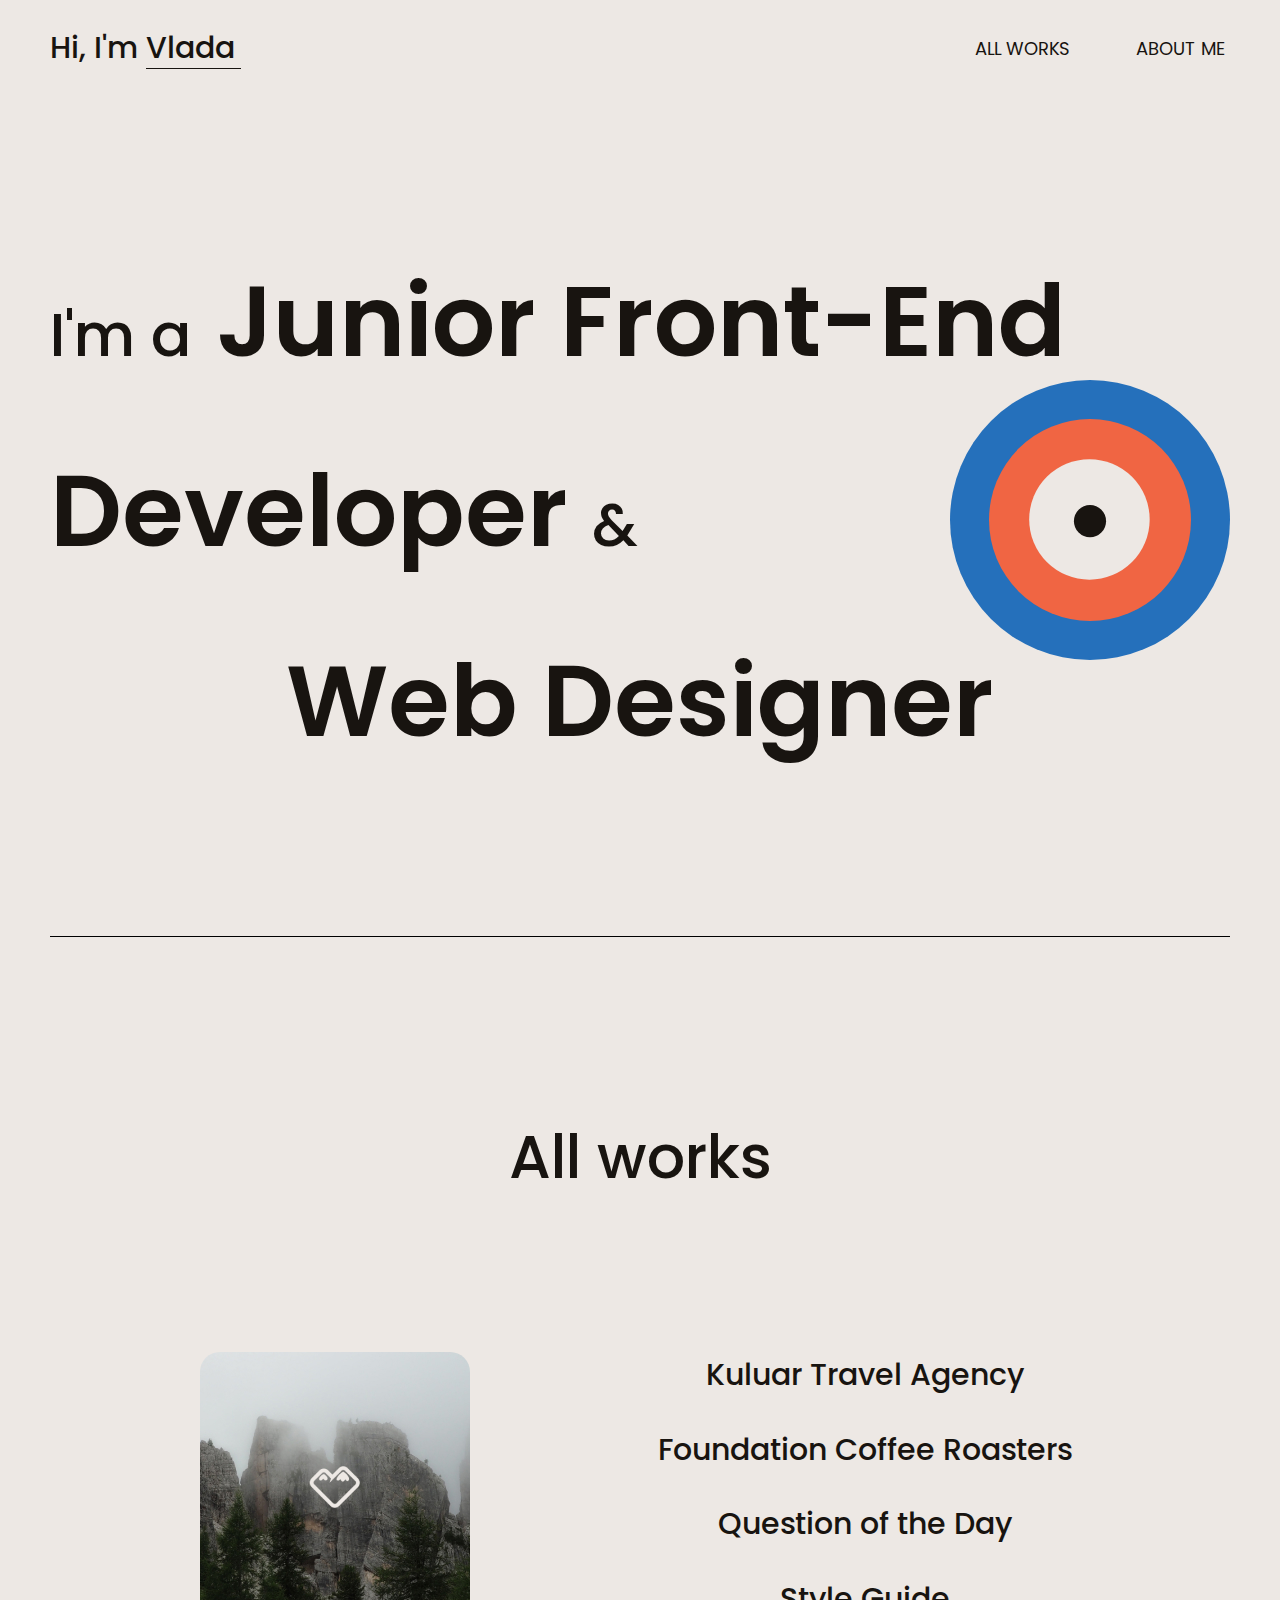
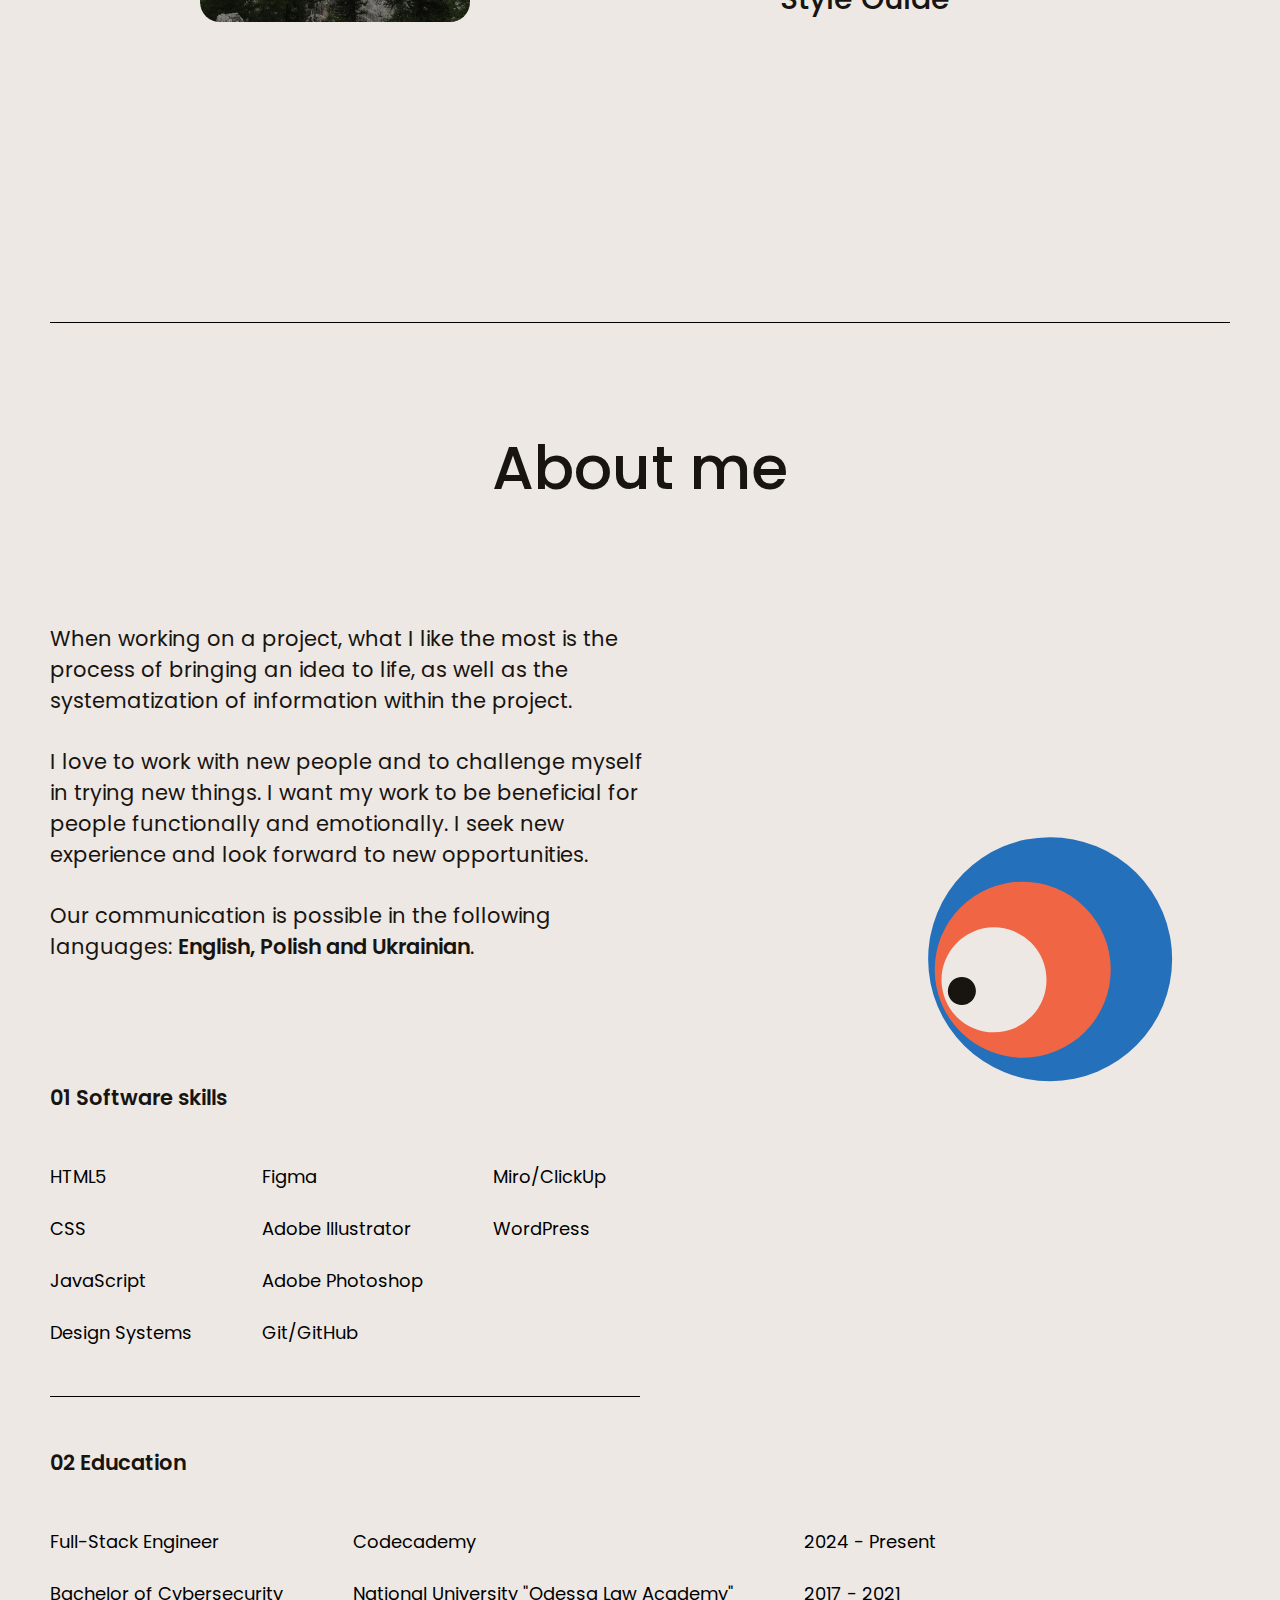
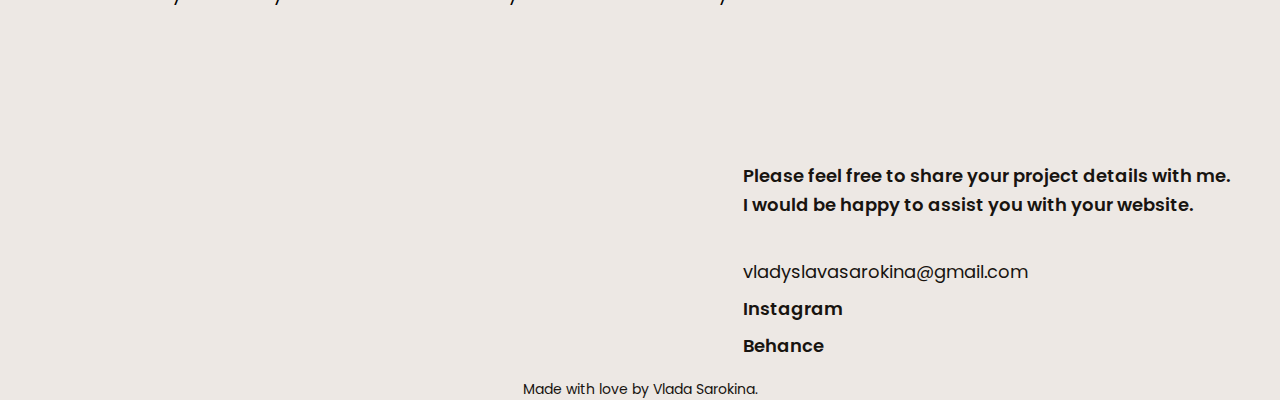
==== index.html @ 3f225732 "add folder for img" ====
<!DOCTYPE html>
<html lang="en">
<head>
    <meta charset="UTF-8">
    <meta name="viewport" content="width=device-width, initial-scale=1.0">
    <link rel="preconnect" href="https://fonts.googleapis.com">
    <link rel="preconnect" href="https://fonts.gstatic.com" crossorigin>
    <link href="https://fonts.googleapis.com/css2?family=Poppins:ital,wght@0,100;0,200;0,300;0,400;0,500;0,600;0,700;0,800;0,900;1,100;1,200;1,300;1,400;1,500;1,600;1,700;1,800;1,900&display=swap" rel="stylesheet">
    <link rel="stylesheet" href="./style.css">
    <title>Vlada Sarokina | Freelance Front-End Developer & Web Designer</title>
    <link rel="icon" type="image/png" href="./logo.png">
</head>
<body>
    <header class="global-padding navigation">
        <h3> Hi, I'm <b class="myname">Vlada</b></h3>
        <ul class="navbar">
            <li><a href="#works" class="nav-link">All works</a></li>
            <li><a href="#about" class="nav-link">About me</a></li>
        </ul>
    </header>


    <main>
        <section class="global-padding intro-section">
            <div class="intro">
                <div class="first line-intro">
                    <h1>
                        <b id="lower-case-itro">I'm a</b>
                         Junior Front-End
                    </h1>
                </div>
                <div class="second line-intro">
                    <h1>
                        Developer 
                        <b id="lower-case-itro">&</b>
                    </h1>
                </div>
                <div class="third line-intro">
                    <h1>
                        Web Designer 
                    </h1>
                </div>
            </div>
            
            <svg id="point" width="380" height="380" viewBox="0 0 244 244" fill="none" xmlns="http://www.w3.org/2000/svg">
                <circle cx="122" cy="122" r="122" fill="#2570BB"/>
                <circle cx="122" cy="122" r="88" fill="#F06543"/>
                <circle cx="121.5" cy="121.5" r="52.5" fill="#EDE8E4"/>
                <circle cx="122" cy="123" r="14" fill="#181410"/>
            </svg>

            <div class="divider-line" style="width: 100%; height: 1px; background-color: black"></div>
        </section>


        <section class="global-padding works-section" id="works">
            <div id="myworks">
                <div id="section-name">
                    <h2>All works</h2>
                </div>
                <div class="projects">
                    <div class="previews" >
                        <div class="preview show" data-content="0">
                            <img src="./kuluar.jpg" alt="Kuluar preview">
                        </div>
                        <div class="preview hide" data-content="1">
                            <img src="./img/found.jpg" alt="Foundation preview">
                        </div>
                        <div class="preview hide" data-content="2">
                            <img src="./Question.jpg" alt="Question of the Day preview">
                        </div>
                        <div class="preview hide" data-content="3">
                            <img src="./Guide.jpg" alt="Style Guide preview">
                        </div>
                    </div>
                    <div id="project-links">
                        <ul class="list">
                            <li class="active" data-id="0"><a href="./kuluar.html">Kuluar Travel Agency</a></li>
                            <li data-id="1"><a href="#">Foundation Coffee Roasters</a></li>
                            <li data-id="2"><a href="#">Question of the Day</a></li>
                            <li data-id="3"><a href="#">Style Guide</a></li>
                        </ul>
                    </div>
                </div>
            </div>

            <div class="divider-line" style="width: 100%; height: 1px; background-color: black"></div>
        </section>


        <section class="global-padding about-section" id="about">
            <div id="section-name">
                <h2>About me</h2>
            </div>
            <div id="text-about">
                <div id="tetx-1">
                    <h4>When working on a project, what I like the most is the process of bringing an idea to life, as well as the systematization of information within the project.</h4>
                </div>
                <div id="tetx-2">
                    <h4>I love to work with new people and to challenge myself in trying new things. I want my work to be beneficial for people functionally and emotionally.
                         I seek new experience and look forward to new opportunities.</h4>
                </div>
                <div id="tetx-3">
                    <h4>Our communication is possible in the following languages: <b class="languages">English, Polish and Ukrainian</b>.</h4>
                </div>
            </div>

            
            <svg id="point-animation" width="319" height="319" viewBox="0 0 319 319" fill="none" xmlns="http://www.w3.org/2000/svg">
                <circle cx="159.142" cy="159.142" r="122" transform="rotate(22.2768 159.142 159.142)" fill="#2570BB"/>
                <circle cx="131.743" cy="169.644" r="88" transform="rotate(22.2768 131.743 169.644)" fill="#F06543"/>
                <circle cx="102.996" cy="179.873" r="52.5" transform="rotate(22.2768 102.996 179.873)" fill="#EDE8E4"/>
                <circle cx="70.87" cy="191.027" r="14" transform="rotate(22.2768 70.87 191.027)" fill="#181410"/>
            </svg>
    
    

            <div class="facts">
                <div id="software-skill">
                    <h4>01 Software skills</h4>
                    <div id="skill-list">
                        <ul>
                            <li>HTML5</li>
                            <li>CSS</li>
                            <li>JavaScript</li>
                            <li>Design Systems</li>
                        </ul>
                        <ul>
                            <li>Figma</li>
                            <li>Adobe Illustrator</li>
                            <li>Adobe Photoshop</li>
                            <li>Git/GitHub</li>
                        </ul>
                        <ul id="last-col">
                            <li>Miro/ClickUp</li>
                            <li>WordPress</li>
                        </ul>
                    </div>
                </div>

                <div class="divider-line-half" style="width: 50%; height: 1px; background-color: black"></div>

                <div id="education">
                    <h4>02 Education</h4>
                    <div id="edu-list">
                        <ul>
                            <li>Full-Stack Engineer</li>
                            <li>Bachelor of Cybersecurity</li>
                        </ul>
                        <ul>
                            <li>Codecademy</li>
                            <li>National University "Odessa Law Academy"</li>
                        </ul>
                        <ul>
                            <li>2024 - Present</li>
                            <li>2017 - 2021</li>
                        </ul>
                    </div>
                </div>
            </div>
        </section>
    </main>

    <footer class="global-padding">
        <div class="footer-align">
            <div class="content">
                <div id="feel-free">
                    <div><h5>Please feel free to share your project details with me.</h5></div>
                    <div><h5>I would be happy to assist you with your website.</h5></div>
                </div>

                <div class="contact">
                    <div id="myemail">
                        <h5>vladyslavasarokina@gmail.com</h5>
                    </div>
                    <div id="contact-link">
                        <h5><a href="https://www.instagram.com/vladazachem" class="inst">Instagram</a></h5>
                    </div>
                    <div id="contact-link">
                        <h5><a href="https://www.behance.net/vladasarokina" class="behance">Behance</a></h5>
                    </div>
                </div>
            </div>
        </div>

        <div class="madeby">
            <h6>Made with love by Vlada Sarokina.</h6>
        </div>
    </footer>
</body>

<script src="./main.js"></script>

</html>
---- style.css ----
/*General*/

:root {
    --main: #EDE8E4;
    --text: #181410;
    --blue: #2570BB;
    --red: #F06543;
}

* {
    font-family: "Poppins";
    margin: 0;
    padding: 0;
    list-style: none;
    text-decoration: none;
    background-color: var(--main);
}

.global-padding {
    padding-top: 25px;
    padding-left: 50px;
    padding-right: 50px;
}


/*Text styles*/

h1 {
    font-family: "Poppins";
    font-weight: 600;
    font-size: 125px;
    color: var(--text);
}

h2 {
    font-family: "Poppins";
    font-weight: 500;
    font-size: 60px;
    color: var(--text);
}

h3 {
    font-family: "Poppins";
    font-weight: 500;
    font-size: 30px;
    color: var(--text);
}

h4 {
    font-family: "Poppins";
    font-weight: 400;
    font-size: 21px;
    color: var(--text);
}

h5 {
    font-family: "Poppins";
    font-weight: 400;
    font-size: 18px;
    color: var(--text);
}

h6 {
    font-family: "Poppins";
    font-weight: 400;
    font-size: 14px;
    color: var(--text);
}


/*Navigation bar*/

header {
    display: flex;
    align-items: center;
    justify-content: space-between;
}

.navbar {
    display: flex;
    gap: 58px;
    justify-content: center;
}

.nav-link {
    display: flex;
    font-family: "Poppins";
    font-weight: 400;
    font-size: 18px;
    text-transform: uppercase;
    color: var(--text);
    width: 100px;
    justify-content: center;
}

.nav-link:hover,
.nav-link:active {
    color: var(--red);
    font-weight: 500;
}

.myname {
    font-family: "Poppins";
    font-weight: 500;
    font-size: 30px;
    color: var(--text);
}

.myname::before {
    content: "";
    width: 95px;
    background-color: var(--text);
    height: 1px;
    position: absolute;
    top: 68px;
}


/*Intro*/

.intro {
    display: block;
    padding: 130px 0px 140px 0px;
    z-index: 2;
}

.line-intro {
    padding: 20px 0px;
}

.third {
    display: flex;
    justify-content: center;
}

#lower-case-itro {
    font-family: "Poppins";
    font-weight: 500;
    font-size: 60px;
}

#point {
    z-index: 0;
    position: absolute;
    top: 380px;
    right: 50px;
}


/*All works*/

#myworks {
    display: flex;
    flex-direction: column;
    align-items: center;

    padding: 150px 0px 300px 0px;
}

#myworks #section-name {
    padding-bottom: 150px;
}

.projects {
    display: flex;
    flex-direction: row;
    align-content: center;
}

.preview {
    height: 270px;
}

.preview img {
    border-radius: 20px;
}

.preview.hide {
    display: none;
}

#project-links {
    padding-left: 180px;
}

.list {
    display: flex;
    flex-direction: column;
    justify-content: space-between;
    align-items: center;
    height: 100%;
    width: 430px;
}

.list li a {
    font-family: "Poppins";
    font-weight: 500;
    font-size: 30px;
    color: var(--text);
}

.list li a:hover,
.list li a:active {
    color: var(--red);
    font-weight: 600;
    transition: ease;
}


/*About me*/

#point-animation {
    z-index: 0;
    position: absolute;
    right: 70px;
    top: 2400px;
}

.about-section {
    padding-top: 100px;
    z-index: 1;
}

.about-section #section-name {
    display: flex;
    justify-content: center;
    padding-bottom: 110px;
}

#text-about {
    display: flex;
    flex-direction: column;
    gap: 30px;
    width: 52%;
}

.languages {
    font-weight: 600;
}

.facts {
    padding-top: 120px;
}

.facts h4 {
    font-weight: 600;
}

#software-skill,
#education {
    display: flex;
    flex-direction: column;
    gap: 50px;
}

#software-skill {
    padding-bottom: 50px;
}

#education {
    padding-top: 50px;
    padding-bottom: 90px;
}

#skill-list,
#edu-list {
    display: flex;
    flex-direction: row;
    gap: 70px;
}

#skill-list ul,
#edu-list ul {
    display: flex;
    flex-direction: column;
    gap: 25px;
    font-size: 18px;
}


@keyframes eye {
    to {
        transform: rotate(-40deg);
    }
}

#point-animation {
    animation: eye 4s cubic-bezier(.67,.09,.01,1.68) infinite alternate;
    transform-origin: center center;
}



/*Footer*/

.footer-align {
    display: flex;
    justify-content: right;
}

.content {
    display: flex;
    justify-content: space-between;
    flex-direction: column;
    gap: 40px;
    padding-block: 40px 20px;
}

.madeby {
    display: flex;
    justify-content: center;
}

#feel-free {
    display: flex;
    flex-direction: column;
    gap: 2px;
}

#feel-free h5 {
    font-weight: 600;
}

.contact {
    display: flex;
    flex-direction: column;
    gap: 10px;
}

#contact-link a {
    color: var(--text);
    font-weight: 600;
}

::-webkit-scrollbar {
    width: 0.5em;
    height: 0.8em;
}

::-webkit-scrollbar-track {
    background: #c5c4c4;
}

::-webkit-scrollbar-thumb {
    background: var(--blue);
}

::-webkit-scrollbar-thumb:hover {
    background: var(--text);
}


@media only screen and (max-width: 1700px) {
    #point {
        width: 300px;
        height: 300px;
        top: 400px;
    }
}

@media only screen and (max-width: 1360px) {
    h1 {
        font-size: 100px;
    }

    #point {
        width: 280px;
        height: 280px;
        top: 380px;
    }
}


@media only screen and (max-width: 1134px) {
    h1 {
        font-size: 80px;
    }

    #point {
        width: 250px;
        height: 250px;
        top: 360px;
    }
}


@media only screen and (max-width: 970px) {
    h1 {
        font-size: 60px;
    }

    #lower-case-itro{
        font-size: 40px;
    }

    #point {
        width: 200px;
        height: 200px;
        top: 330px;
    }

    .previews {
        display: none;
    }

    #project-links {
        height: 270px;
        padding-left: 0px;
    }

    #point-animation {
        width: 200px;
        height: 200px;
    }
}

@media only screen and (max-width: 784px) {
    h1 {
        font-size: 50px;
    }

    #point {
        width: 150px;
        height: 150px;
        top: 330px;
    }

    #point-animation {
        width: 150px;
        height: 150px;
        top: 2500px
    }
}


@media only screen and (max-width: 600px) {
    .navbar {
        display: none;
    }
    
    h1 {
        font-size: 40px;
    }

    h2 {
        font-size: 40px;
        font-weight: 600;
    }

    .list li a {
        font-size: 25px;
    }

    #lower-case-itro{
        font-size: 30px;
    }

    #point {
        width: 100px;
        height: 100px;
        top: 330px;
    }

    #point-animation {
        display: none;
    }

    #text-about {
        width: fit-content;
    }

    .footer-padd {
        justify-content: space-between;
    }
}

@media only screen and (max-width: 530px) {
    h1,
    h2 {
        font-size: 28px;
    }

    h3, 
    h4,
    .myname {
        font-size: 20px;
    }

    #lower-case-itro{
        font-size: 25px;
    }

    #point {
        width: 100px;
        height: 100px;
        top: 375px;
    }

    .intro {
        padding: 220px 0px 220px 0px
    }

    .myname::before {
        content: "";
        width: 65px;
        background-color: var(--text);
        height: 1px;
        position: absolute;
        top: 60px;
    }   

    .list li a {
        font-size: 22px;
    }

    #skill-list,
    #edu-list {
        gap: 20px;
    }

    #skill-list ul,
    #edu-list ul {
        gap: 40px;
        font-size: 15px;
    }

    #skill-list ul li {
        height: 30px;
    }

    #edu-list ul li {
        height: 50px;
    }

    #feel-free {
        text-align: center;
    }

    .contact {
        align-items: center;
    }
}
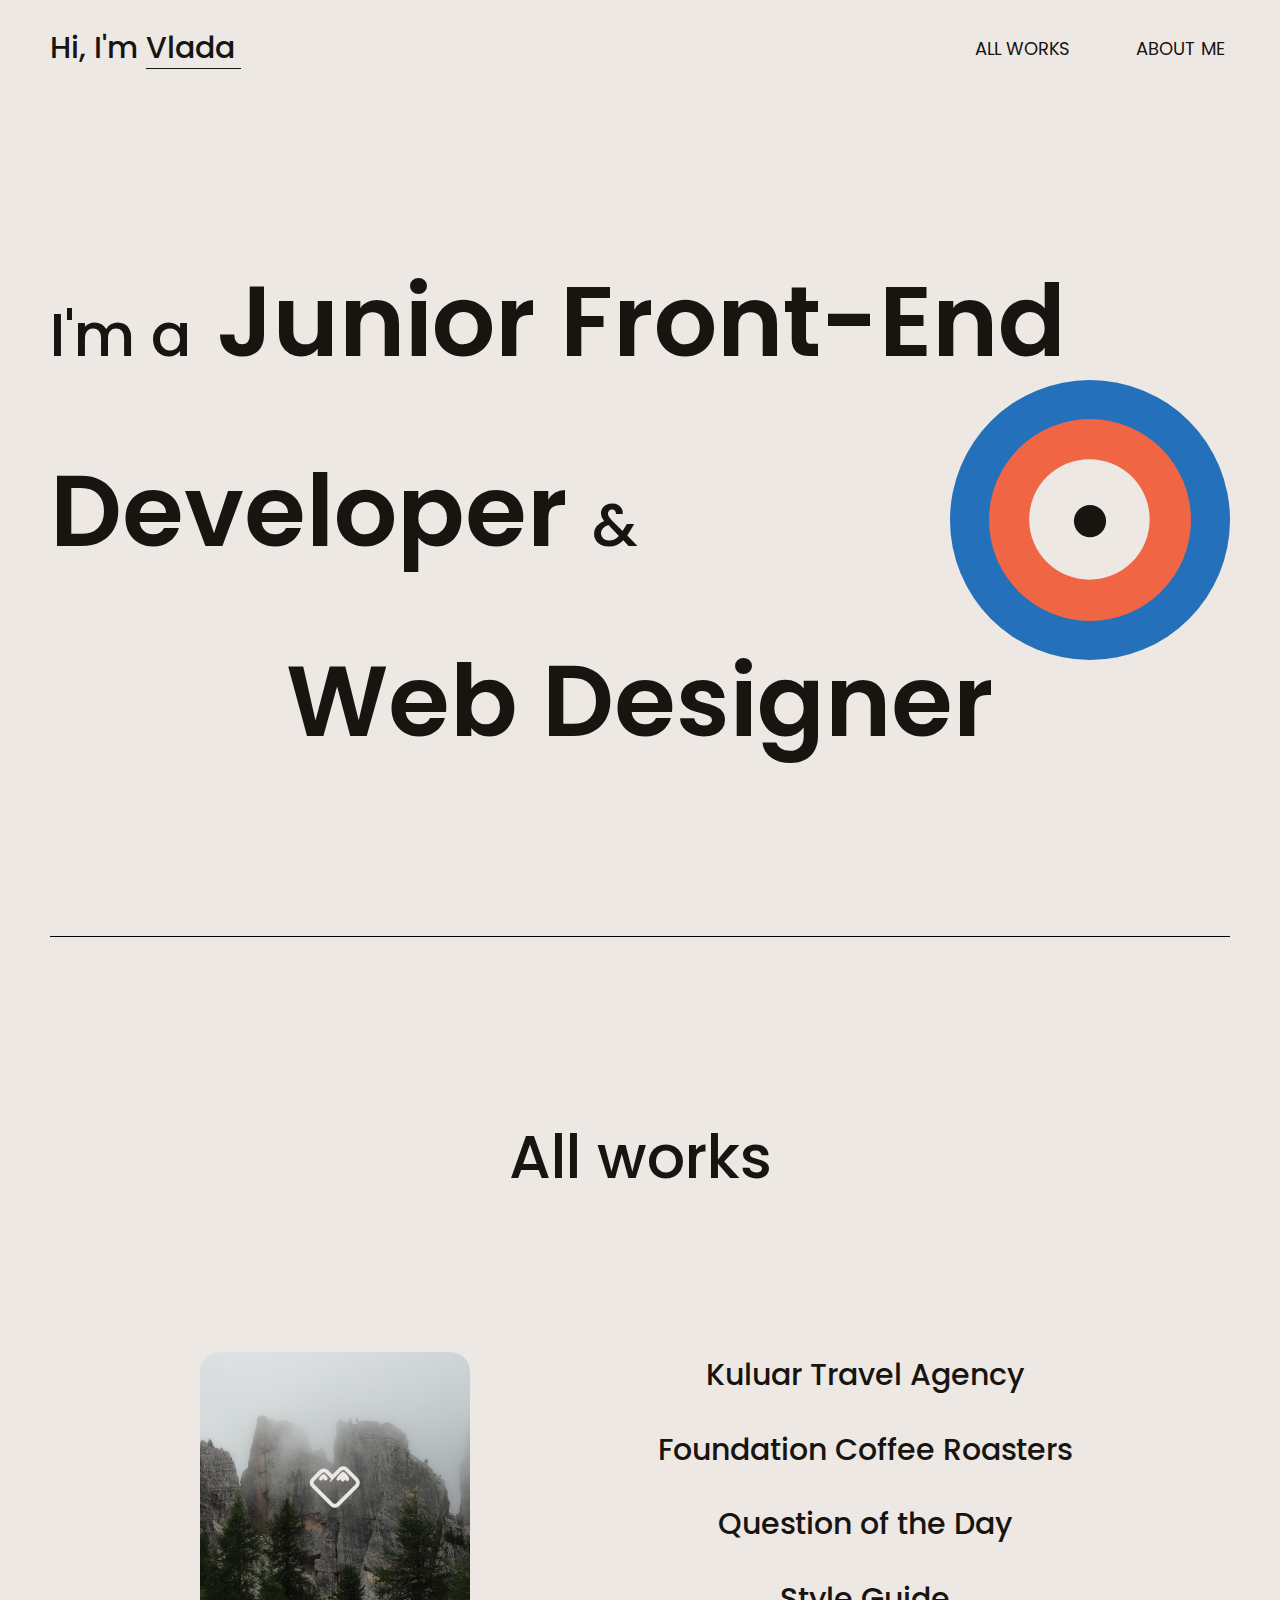
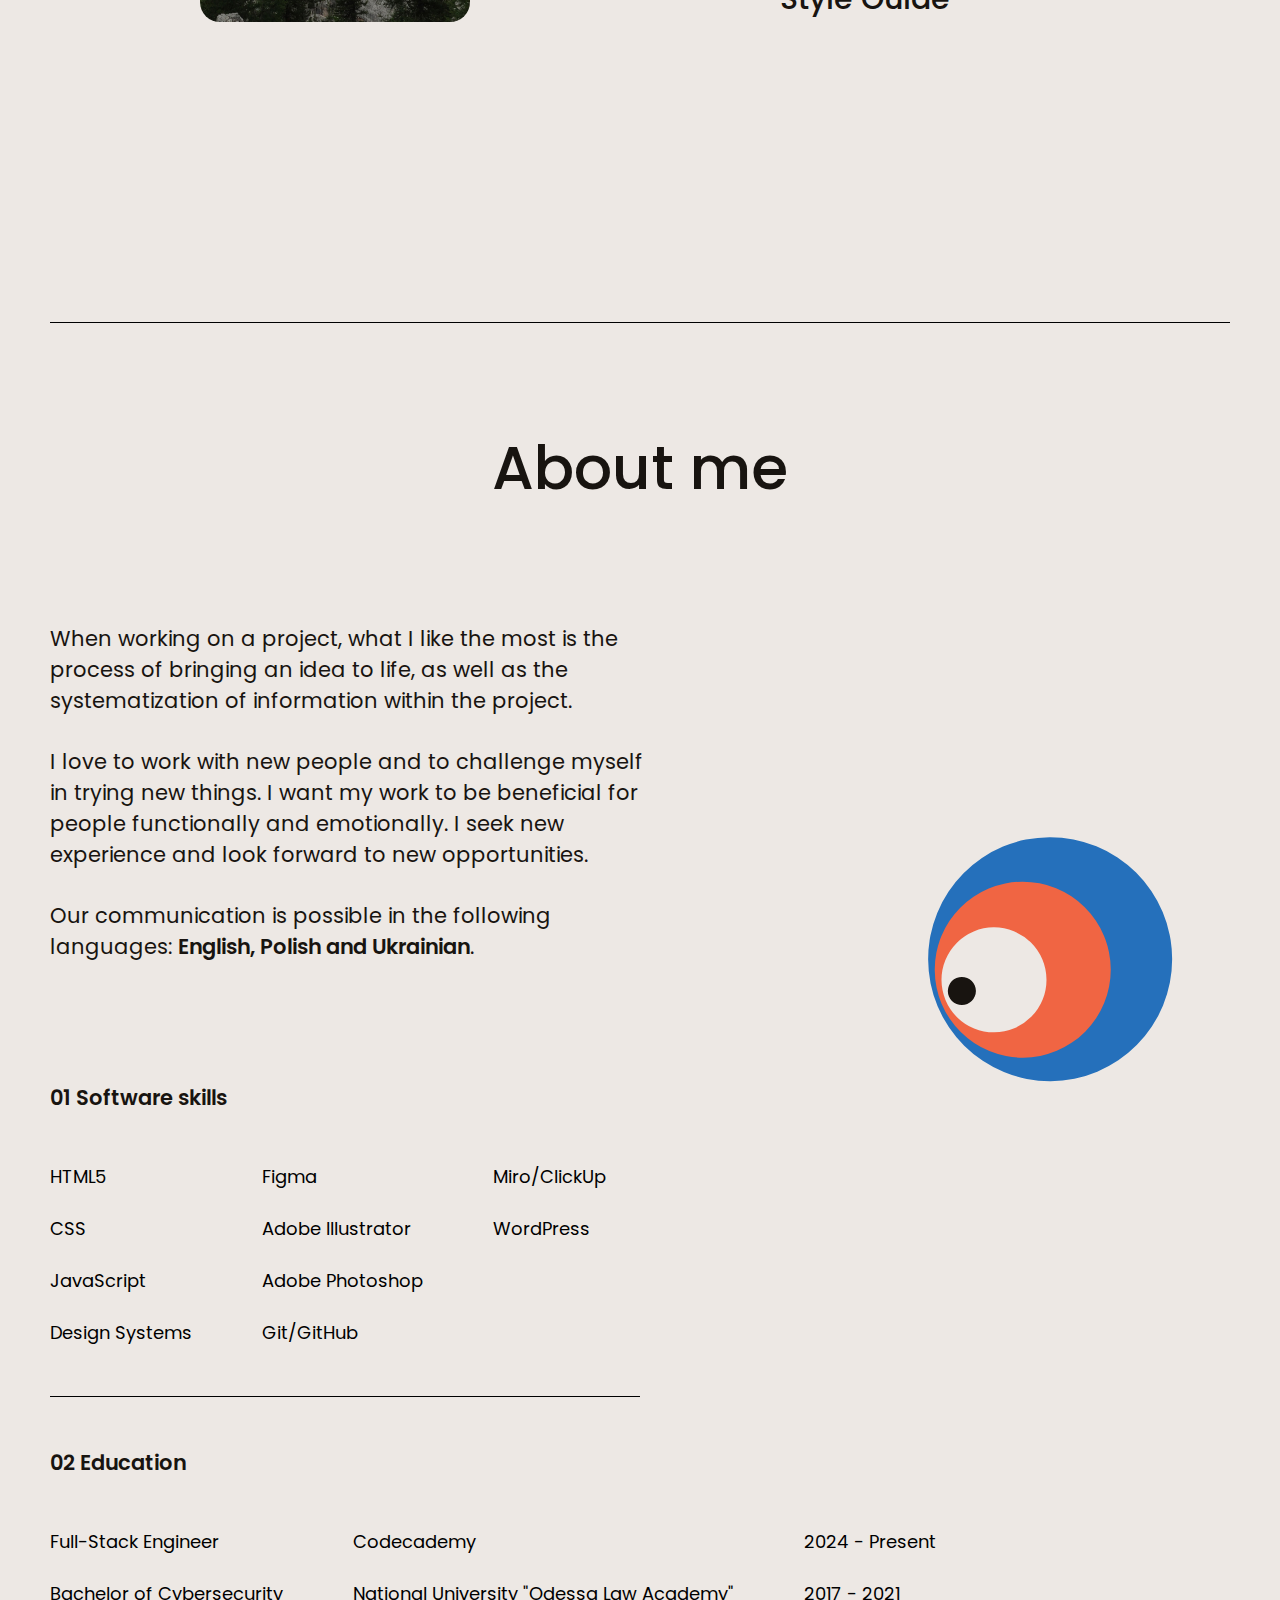
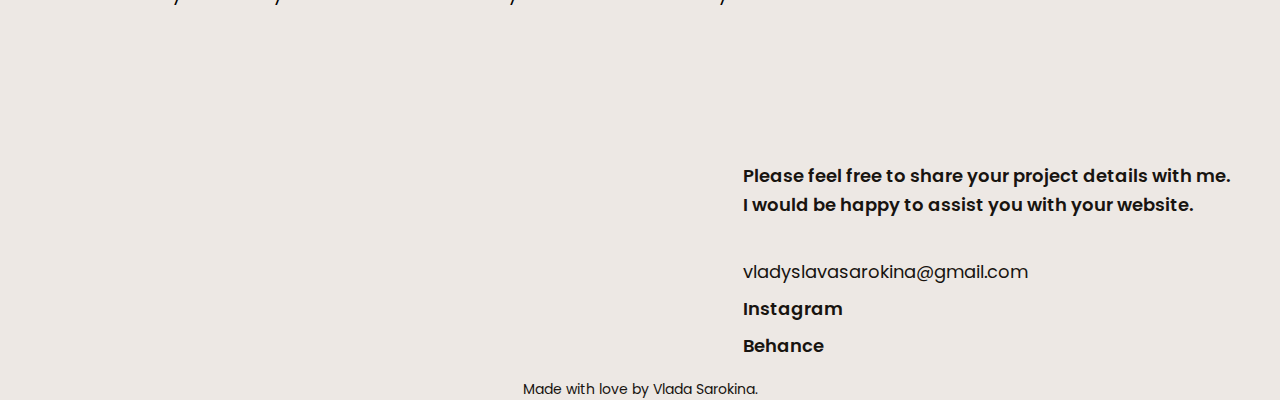
==== commit eab0bb40: "replace all imgs to img folder + change paths in code" ====
--- a/index.html
+++ b/index.html
@@ -8,7 +8,7 @@
     <link href="https://fonts.googleapis.com/css2?family=Poppins:ital,wght@0,100;0,200;0,300;0,400;0,500;0,600;0,700;0,800;0,900;1,100;1,200;1,300;1,400;1,500;1,600;1,700;1,800;1,900&display=swap" rel="stylesheet">
     <link rel="stylesheet" href="./style.css">
     <title>Vlada Sarokina | Freelance Front-End Developer & Web Designer</title>
-    <link rel="icon" type="image/png" href="./logo.png">
+    <link rel="icon" type="image/png" href="./img/logo.png">
 </head>
 <body>
     <header class="global-padding navigation">
@@ -61,16 +61,16 @@
                 <div class="projects">
                     <div class="previews" >
                         <div class="preview show" data-content="0">
-                            <img src="./kuluar.jpg" alt="Kuluar preview">
+                            <img src="./img/kuluar.jpg" alt="Kuluar preview">
                         </div>
                         <div class="preview hide" data-content="1">
                             <img src="./img/found.jpg" alt="Foundation preview">
                         </div>
                         <div class="preview hide" data-content="2">
-                            <img src="./Question.jpg" alt="Question of the Day preview">
+                            <img src="./img/Question.jpg" alt="Question of the Day preview">
                         </div>
                         <div class="preview hide" data-content="3">
-                            <img src="./Guide.jpg" alt="Style Guide preview">
+                            <img src="./img/Guide.jpg" alt="Style Guide preview">
                         </div>
                     </div>
                     <div id="project-links">
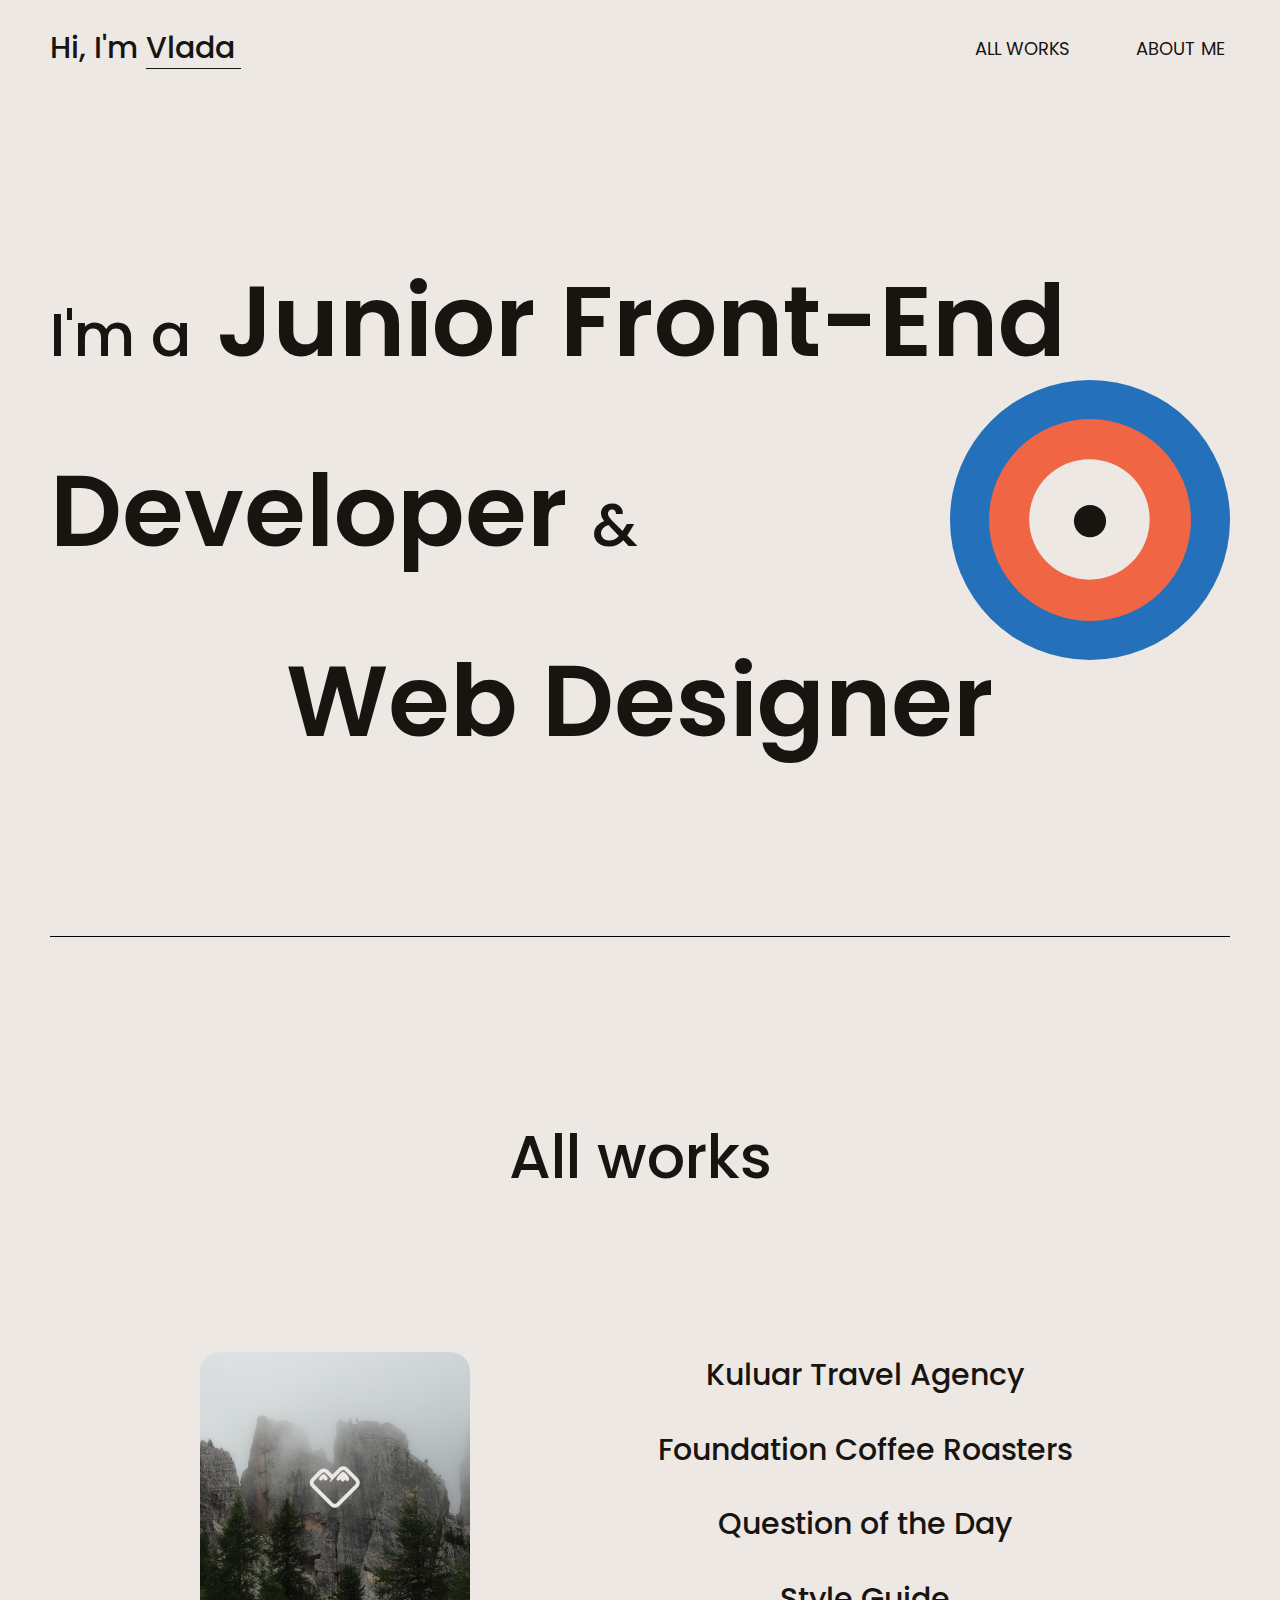
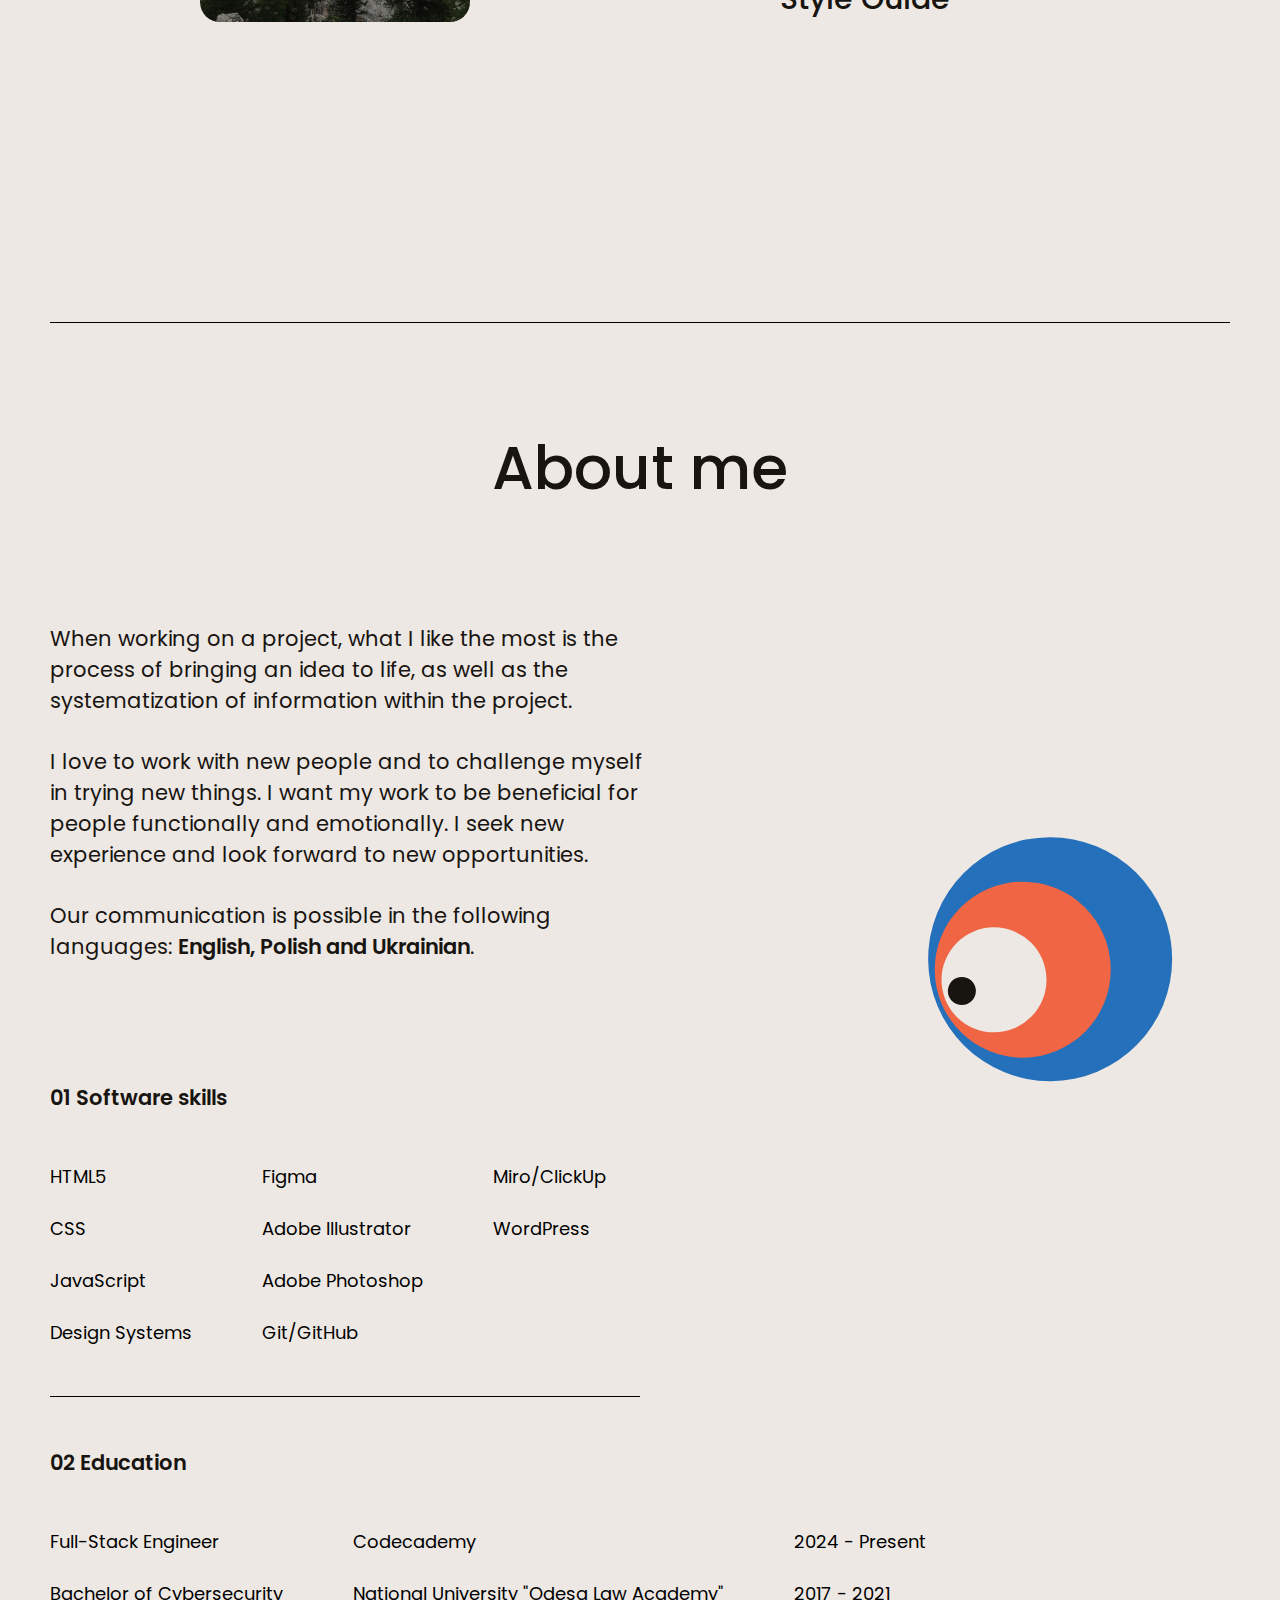
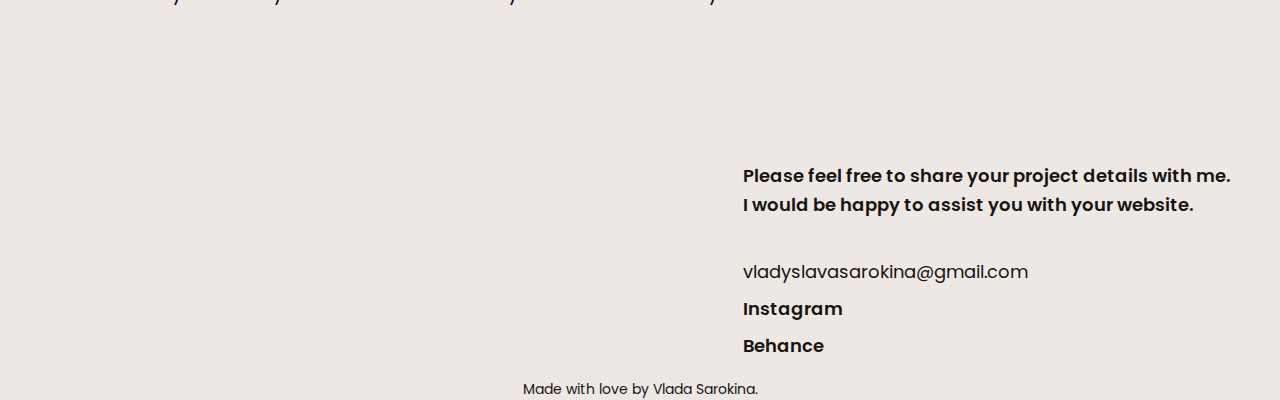
==== commit aef0d935: "finish foundation page + fixed "odes(not double)a law ac"" ====
--- a/index.html
+++ b/index.html
@@ -149,7 +149,7 @@
                         </ul>
                         <ul>
                             <li>Codecademy</li>
-                            <li>National University "Odessa Law Academy"</li>
+                            <li>National University "Odesa Law Academy"</li>
                         </ul>
                         <ul>
                             <li>2024 - Present</li>
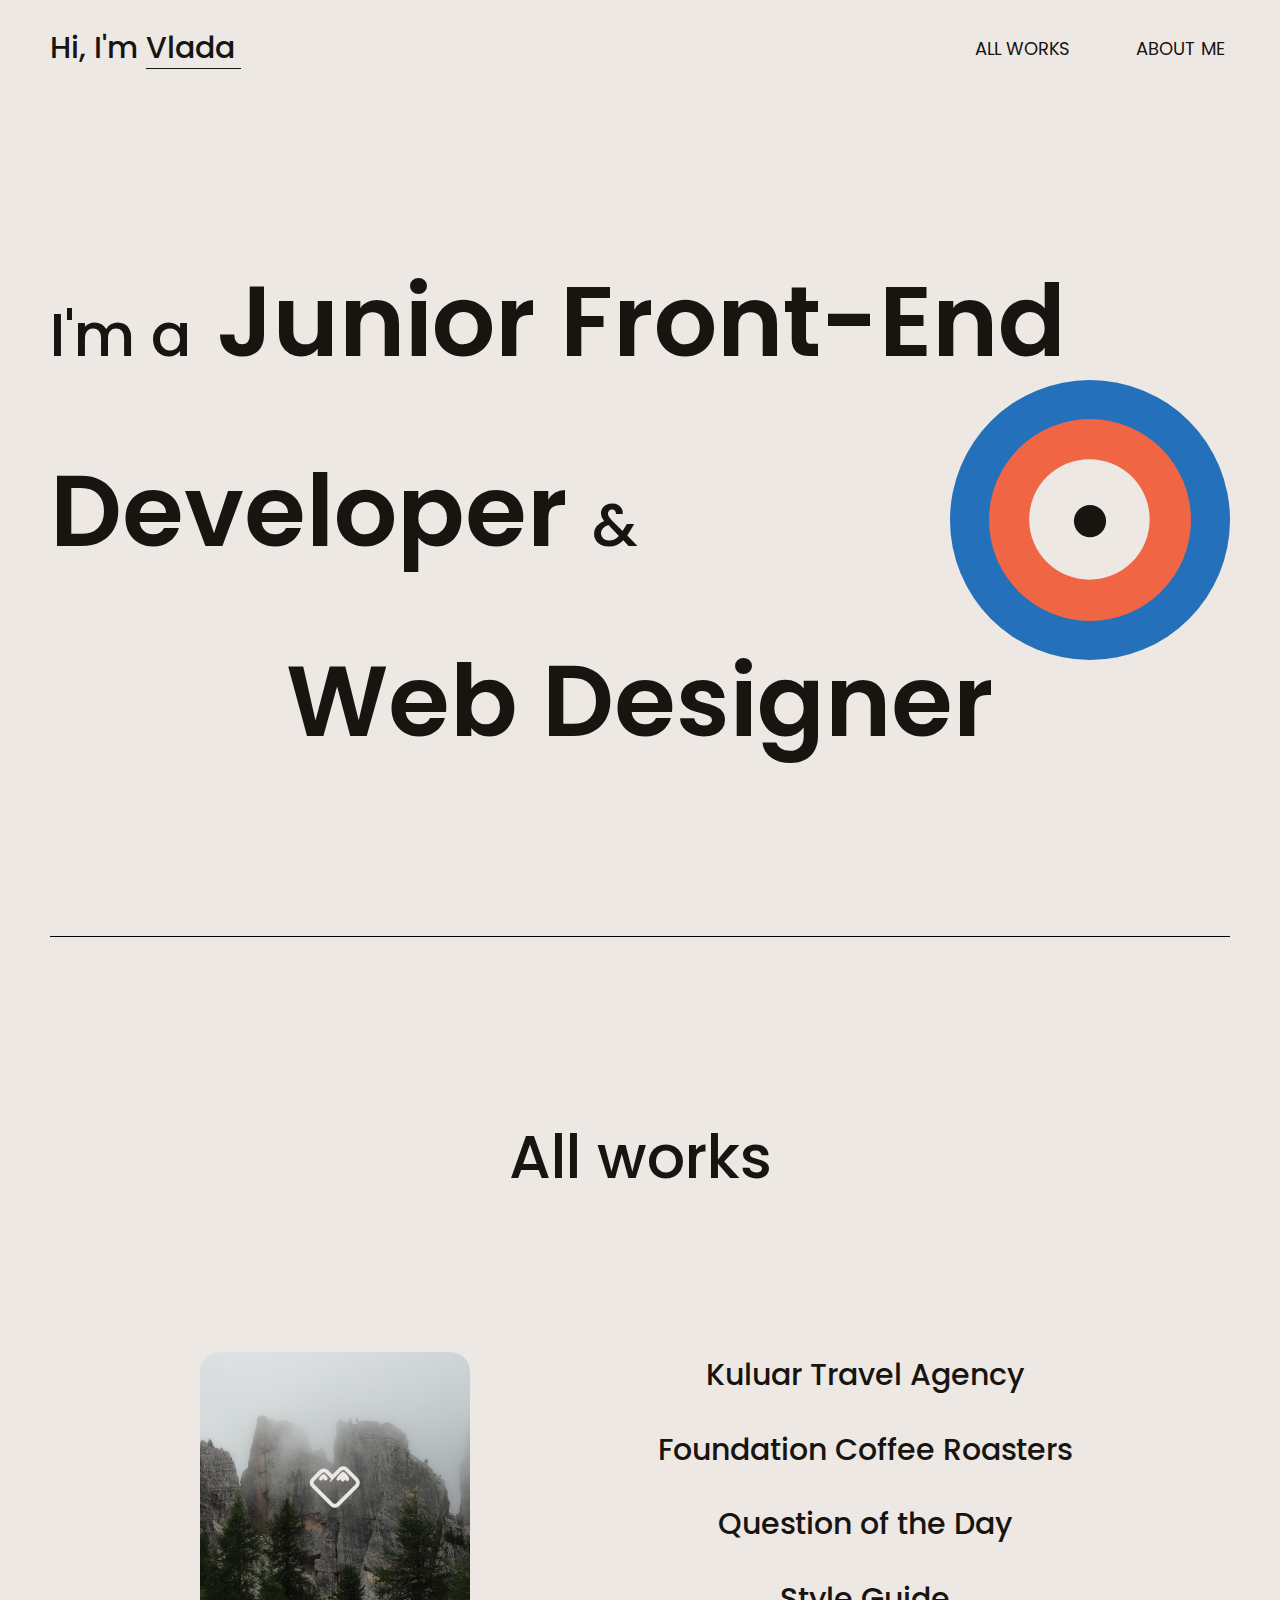
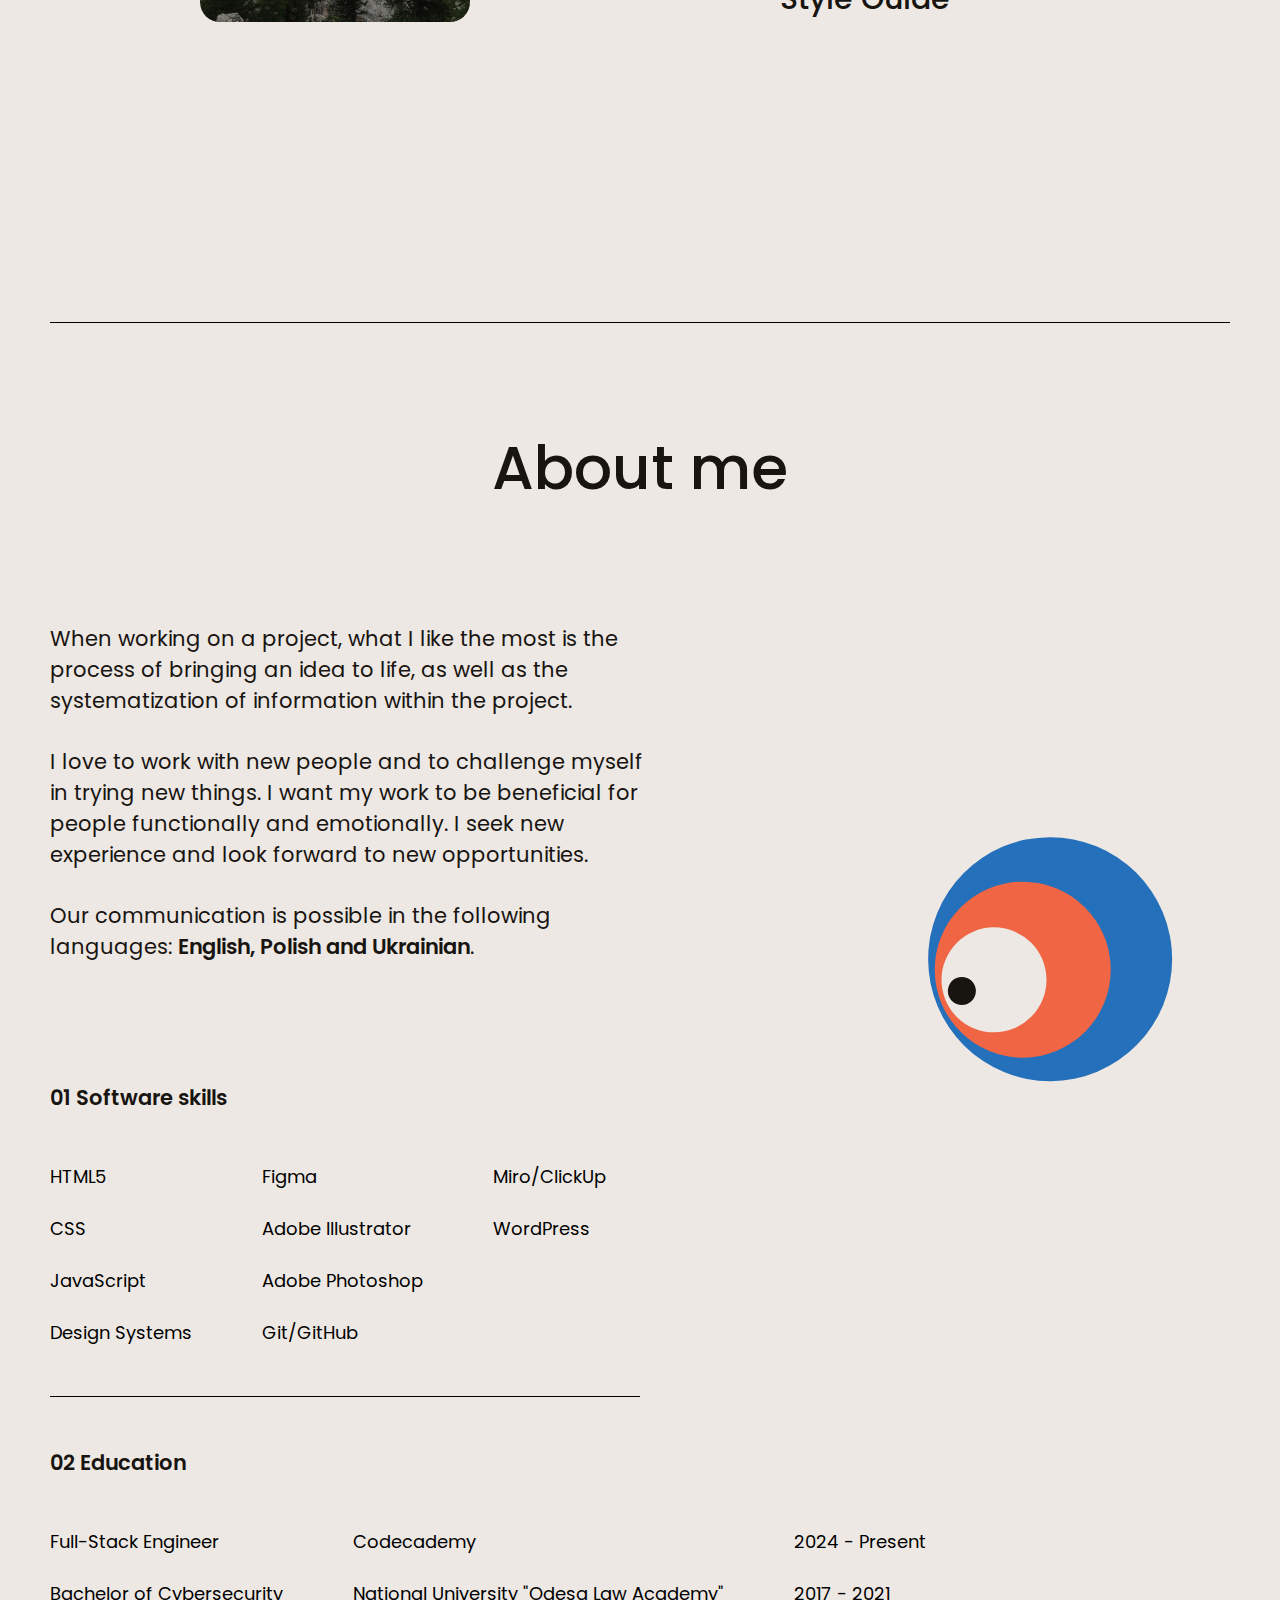
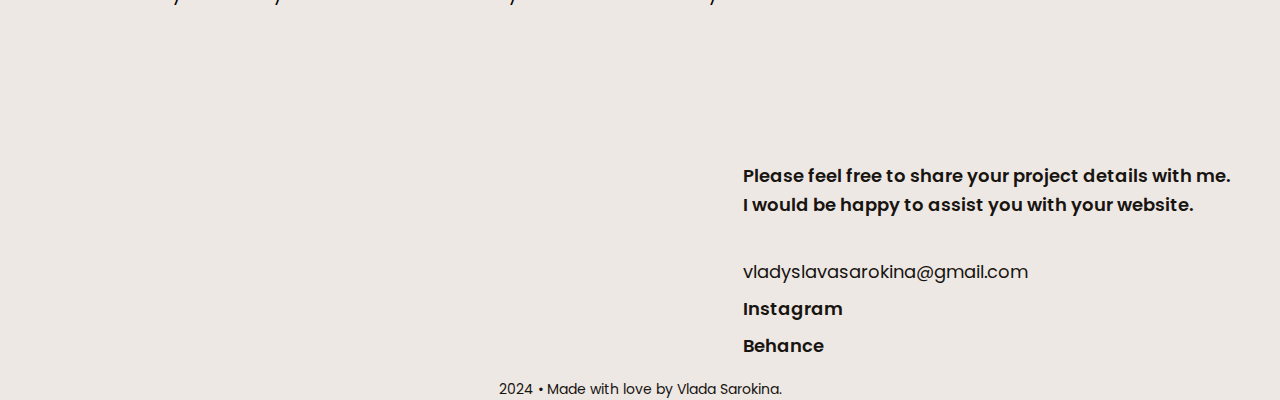
==== commit 6a11ea77: "change "made by" content" ====
--- a/index.html
+++ b/index.html
@@ -7,7 +7,7 @@
     <link rel="preconnect" href="https://fonts.gstatic.com" crossorigin>
     <link href="https://fonts.googleapis.com/css2?family=Poppins:ital,wght@0,100;0,200;0,300;0,400;0,500;0,600;0,700;0,800;0,900;1,100;1,200;1,300;1,400;1,500;1,600;1,700;1,800;1,900&display=swap" rel="stylesheet">
     <link rel="stylesheet" href="./style.css">
-    <title>Vlada Sarokina | Freelance Front-End Developer & Web Designer</title>
+    <title>Vlada Sarokina | Junior Front-End Developer & Web Designer</title>
     <link rel="icon" type="image/png" href="./img/logo.png">
 </head>
 <body>
@@ -76,9 +76,9 @@
                     <div id="project-links">
                         <ul class="list">
                             <li class="active" data-id="0"><a href="./kuluar.html">Kuluar Travel Agency</a></li>
-                            <li data-id="1"><a href="#">Foundation Coffee Roasters</a></li>
-                            <li data-id="2"><a href="#">Question of the Day</a></li>
-                            <li data-id="3"><a href="#">Style Guide</a></li>
+                            <li data-id="1"><a href="./foundation.html">Foundation Coffee Roasters</a></li>
+                            <li data-id="2"><a href="./questionotd.html">Question of the Day</a></li>
+                            <li data-id="3"><a href="./guide.html">Style Guide</a></li>
                         </ul>
                     </div>
                 </div>
@@ -184,7 +184,7 @@
         </div>
 
         <div class="madeby">
-            <h6>Made with love by Vlada Sarokina.</h6>
+            <h6>2024 • Made with love by Vlada Sarokina.</h6>
         </div>
     </footer>
 </body>
--- a/style.css
+++ b/style.css
@@ -173,6 +173,8 @@
 
 .preview img {
     border-radius: 20px;
+    width: 270px;
+    height: 270px;
 }
 
 .preview.hide {
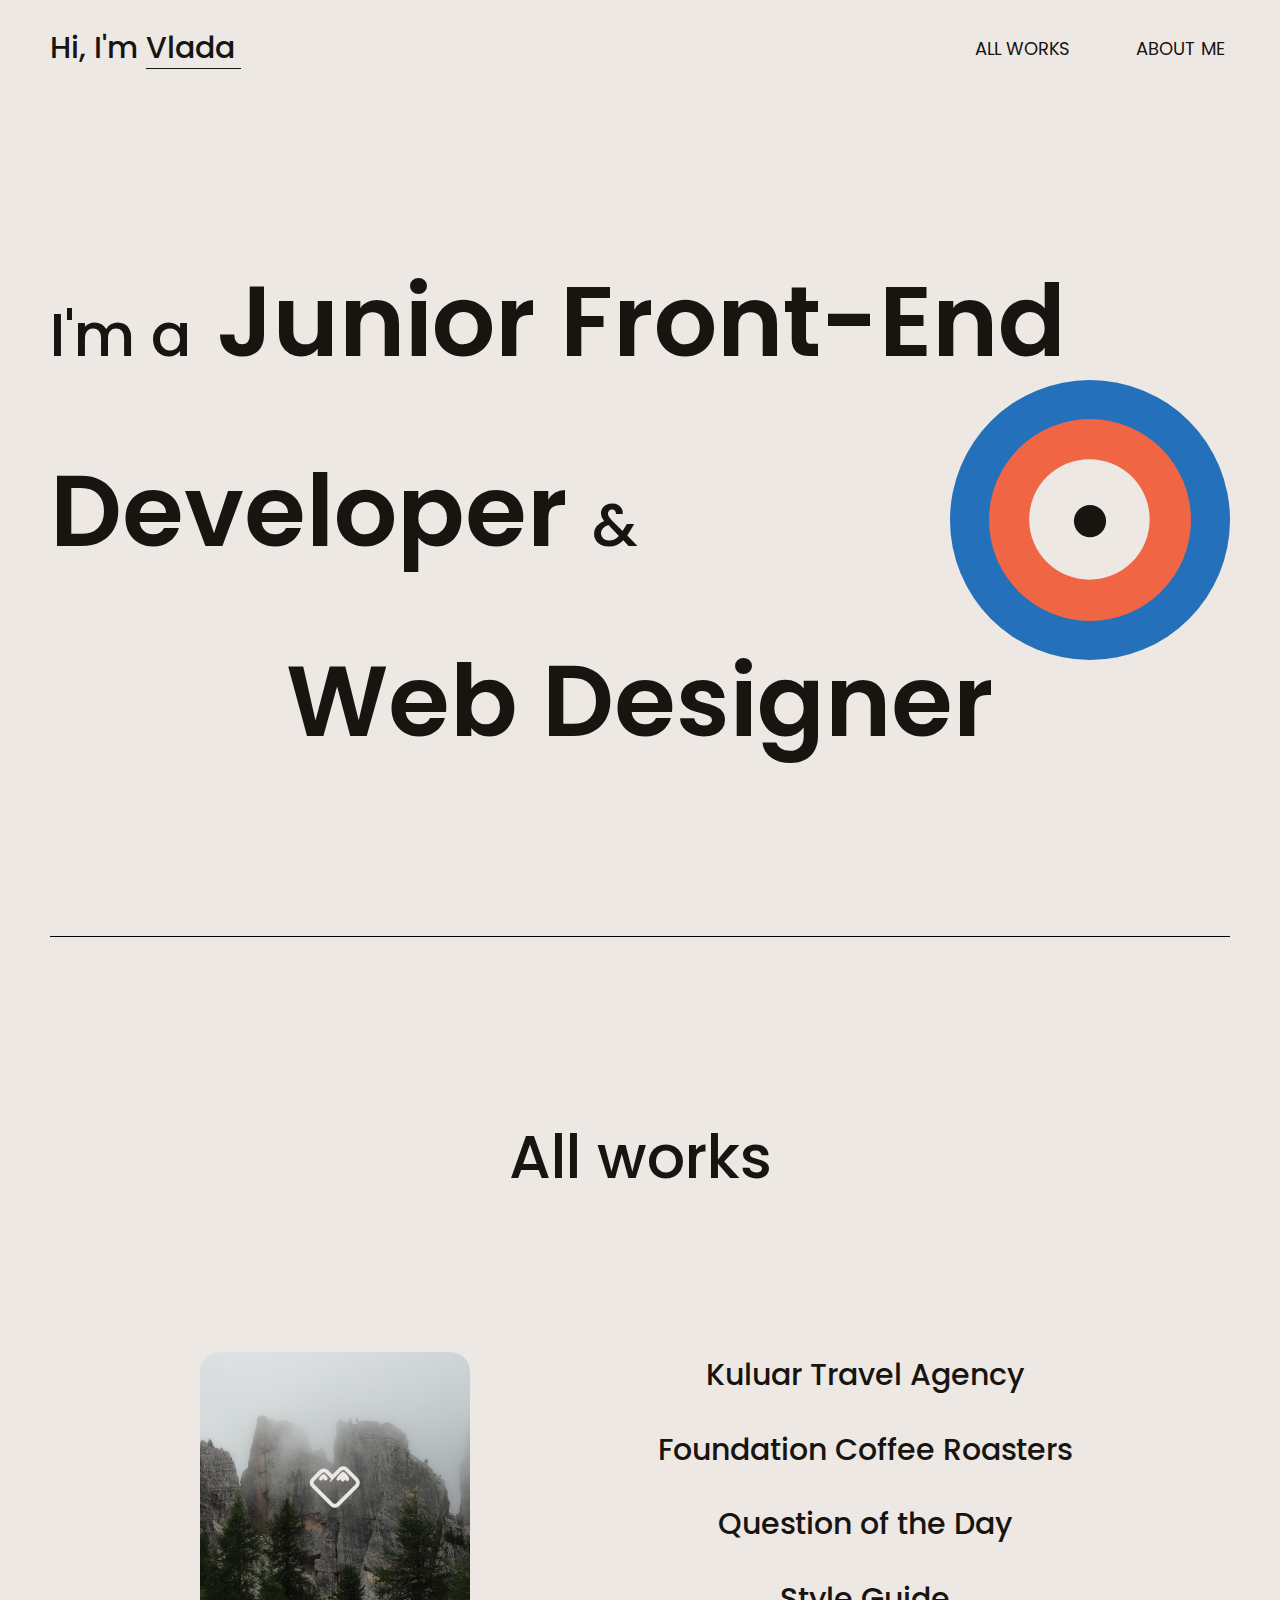
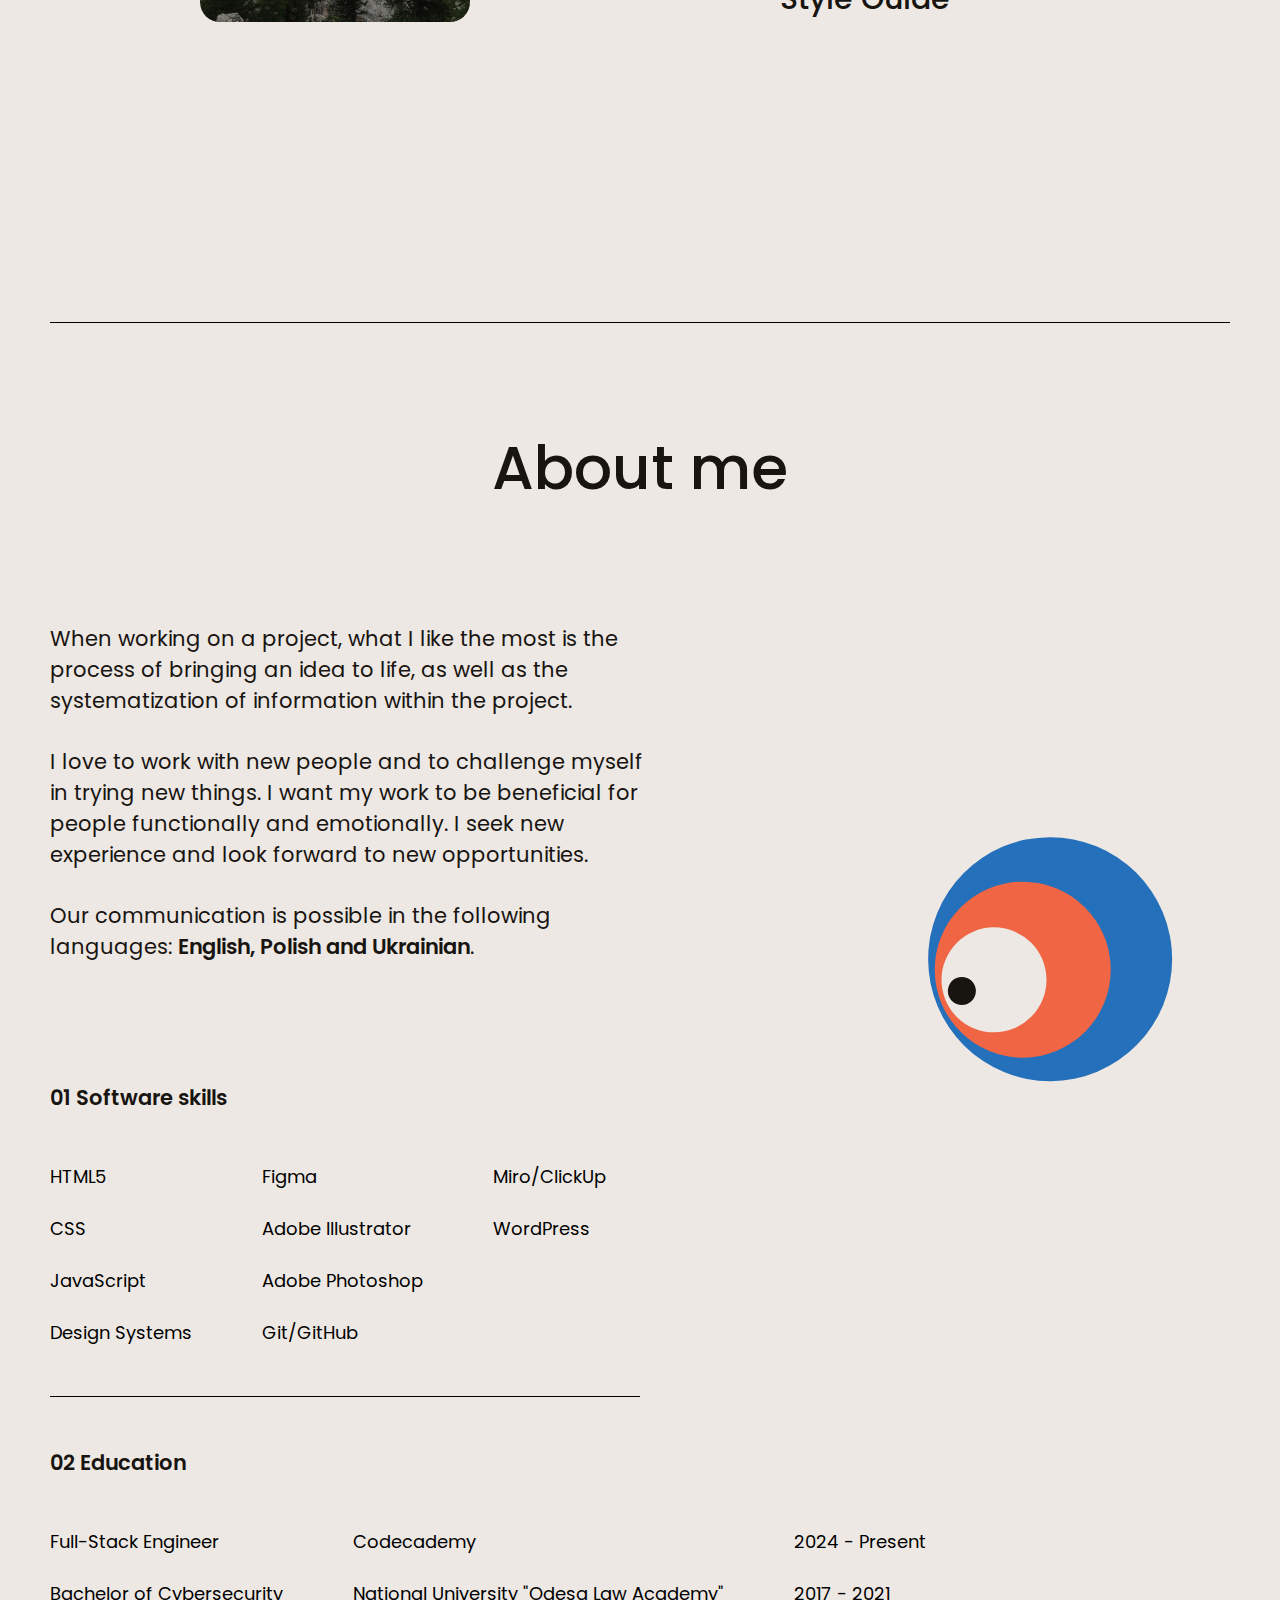
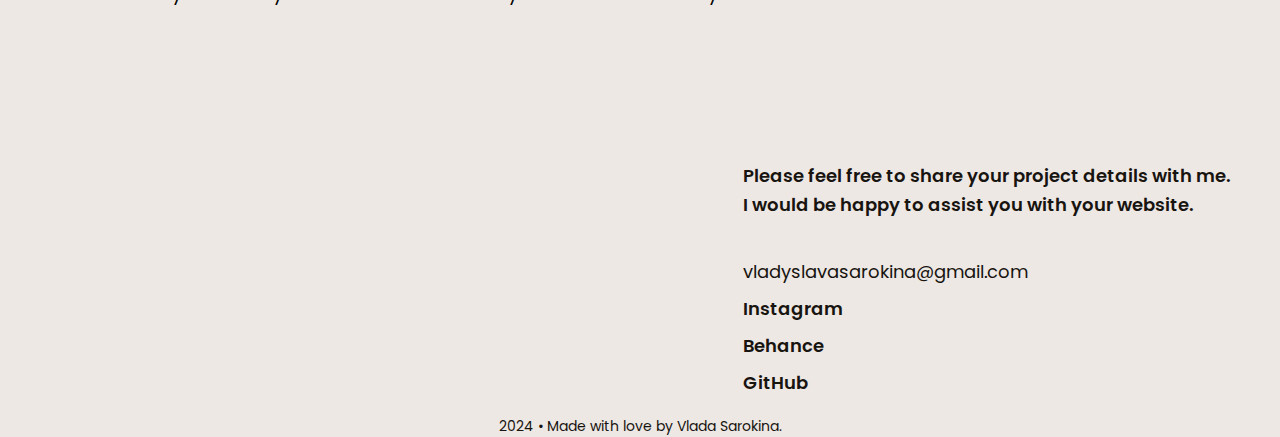
==== commit d56a5b91: "add github link in footer" ====
--- a/index.html
+++ b/index.html
@@ -179,6 +179,9 @@
                     <div id="contact-link">
                         <h5><a href="https://www.behance.net/vladasarokina" class="behance">Behance</a></h5>
                     </div>
+                    <div id="contact-link">
+                        <h5><a href="https://github.com/vladazachem" class="github">GitHub</a></h5>
+                    </div>
                 </div>
             </div>
         </div>
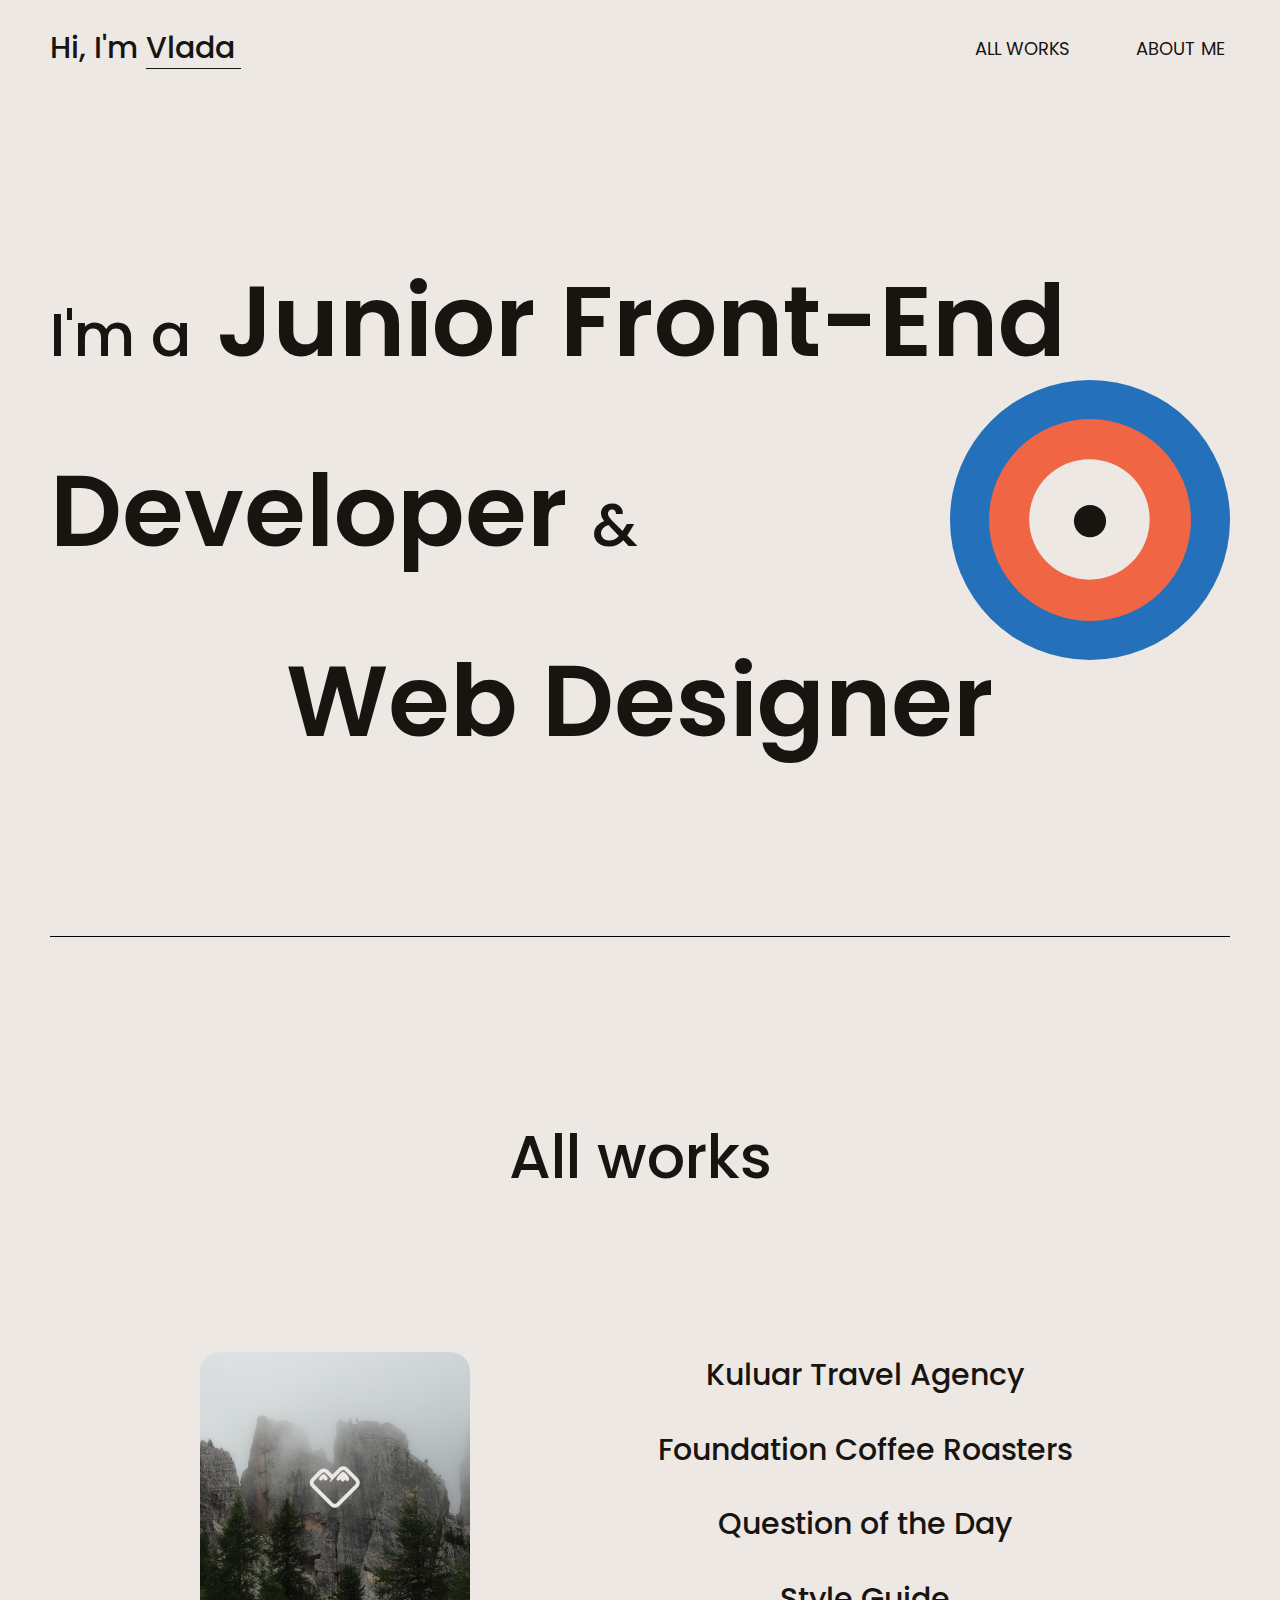
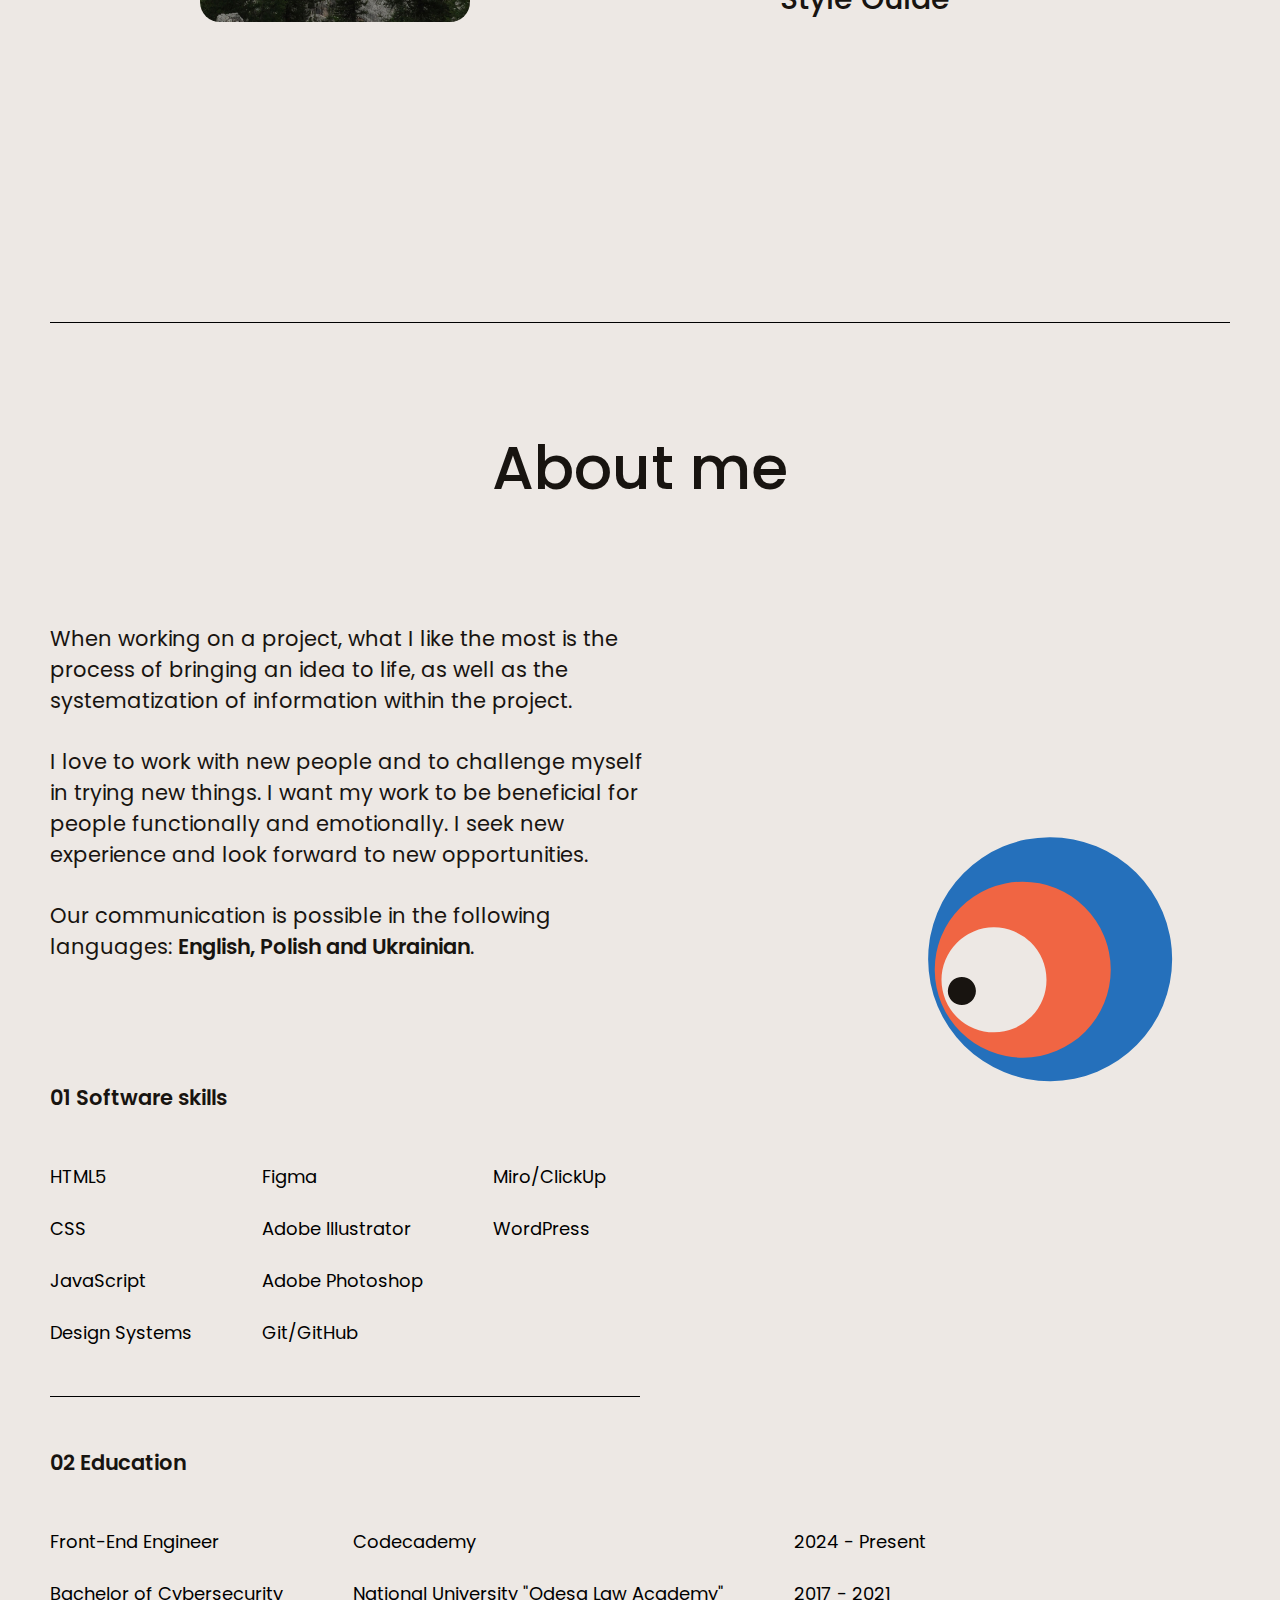
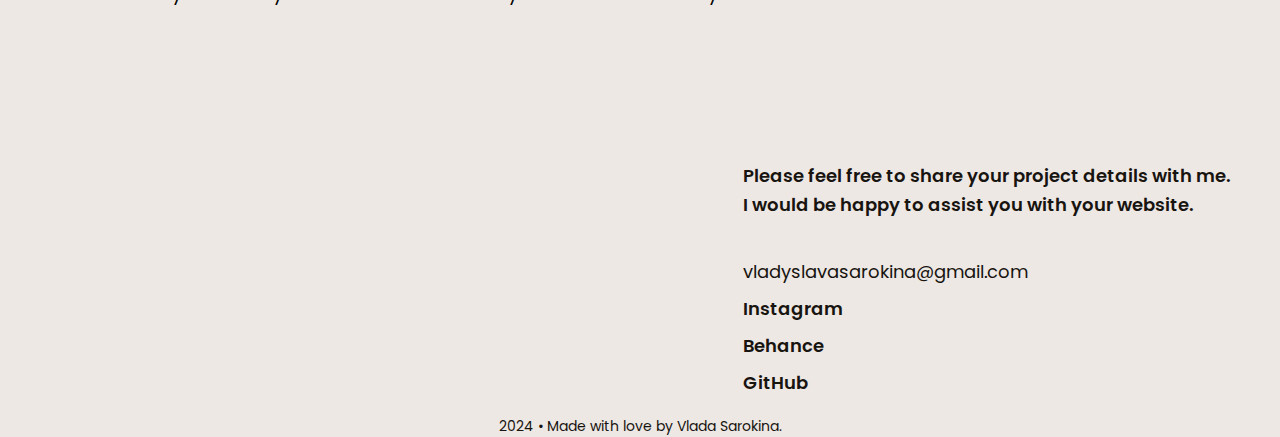
==== commit 0587232b: "update course title" ====
--- a/index.html
+++ b/index.html
@@ -144,7 +144,7 @@
                     <h4>02 Education</h4>
                     <div id="edu-list">
                         <ul>
-                            <li>Full-Stack Engineer</li>
+                            <li>Front-End Engineer</li>
                             <li>Bachelor of Cybersecurity</li>
                         </ul>
                         <ul>
--- a/style.css
+++ b/style.css
@@ -18,8 +18,7 @@
 
 .global-padding {
     padding-top: 25px;
-    padding-left: 50px;
-    padding-right: 50px;
+    padding-inline: 50px;
 }
 
 
